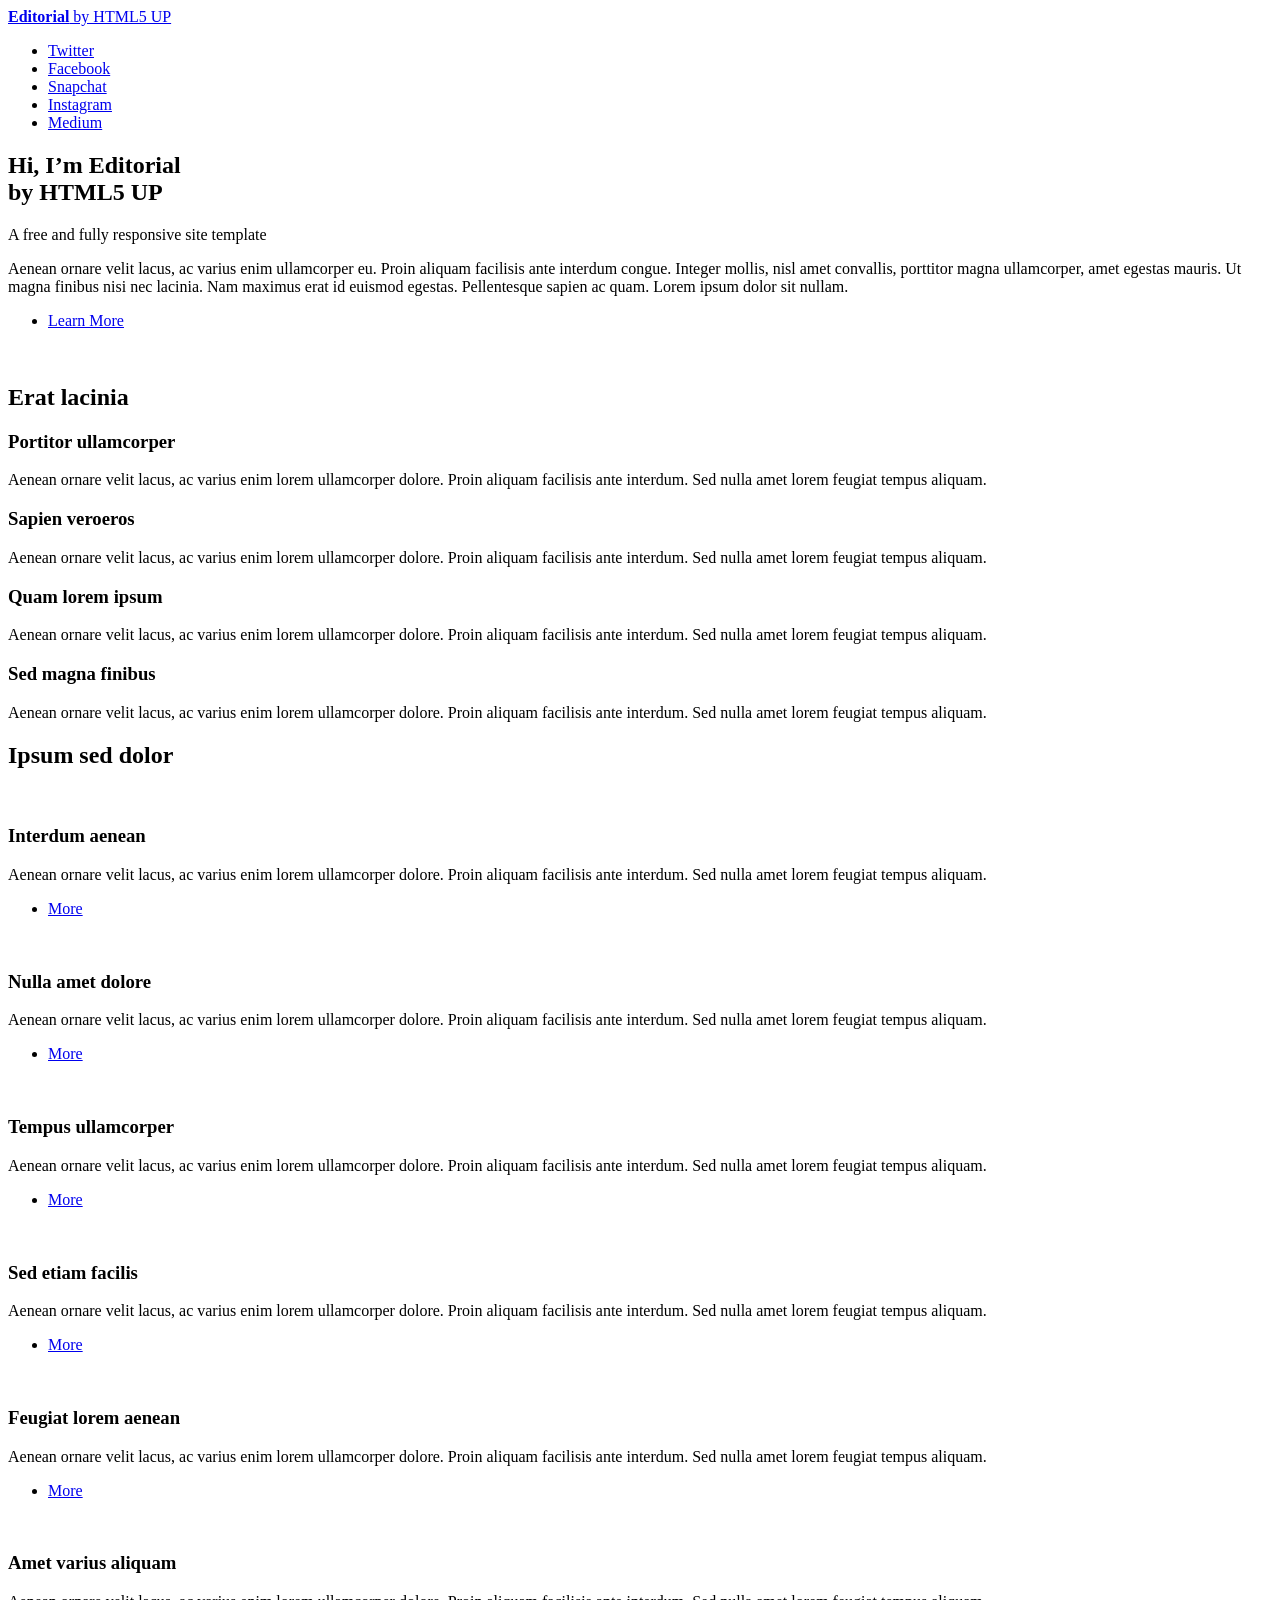
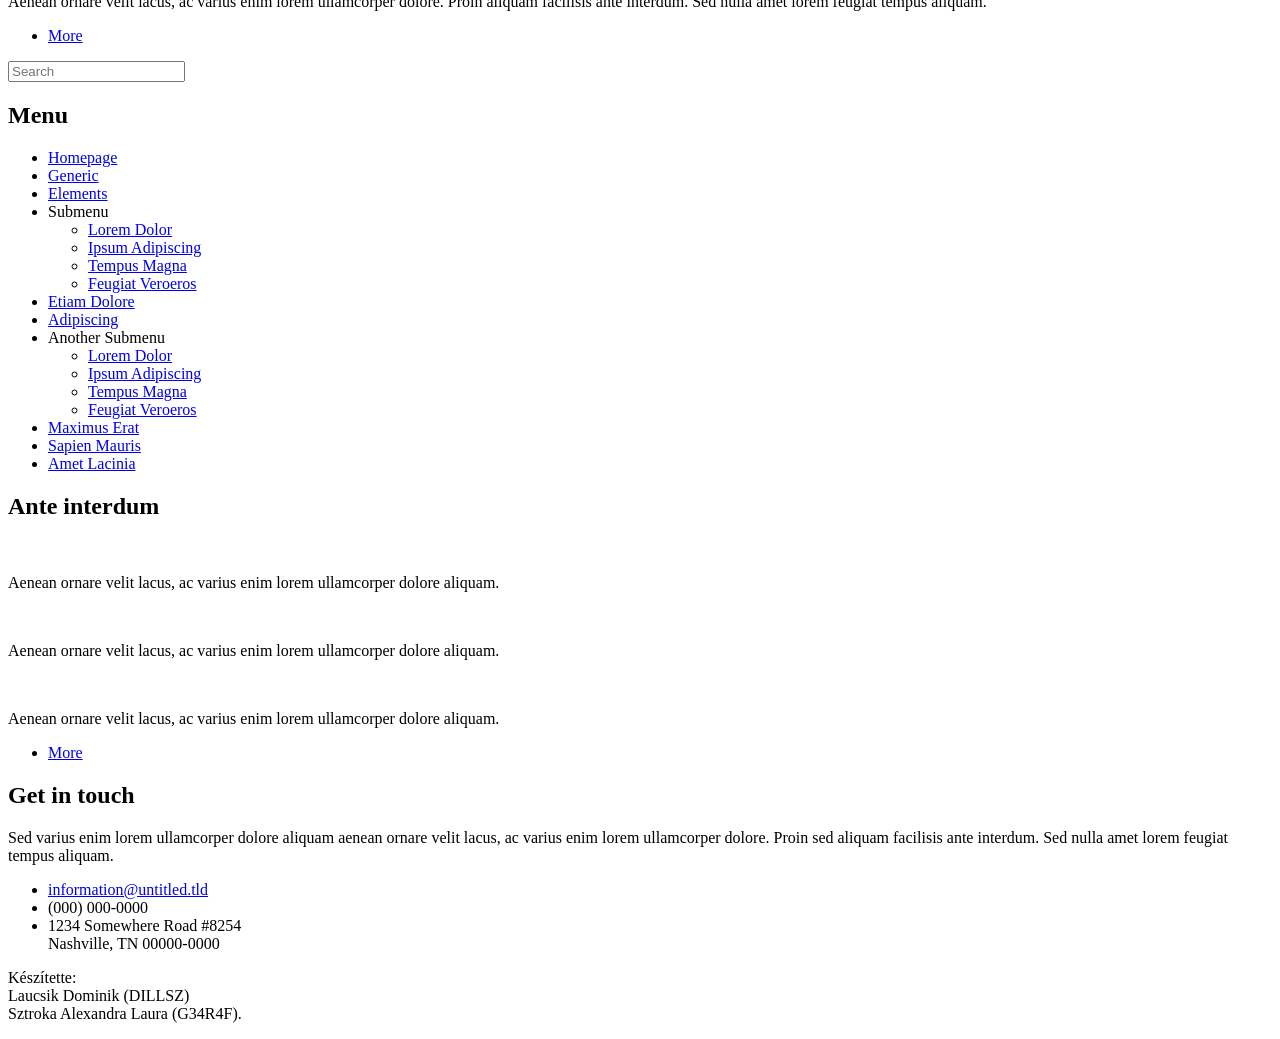
==== beadando/src/main/resources/templates/index.html @ 97c28e78 "Reszponzív alap" ====
<!DOCTYPE HTML>
<!--
	Editorial by HTML5 UP
	html5up.net | @ajlkn
	Free for personal and commercial use under the CCA 3.0 license (html5up.net/license)
-->
<html lang="">
<head>
    <title>Editorial by HTML5 UP</title>
    <meta charset="utf-8" />
    <meta name="viewport" content="width=device-width, initial-scale=1, user-scalable=no" />
    <link rel="stylesheet" href="/style/main.css" />
</head>
<body class="is-preload">

<!-- Wrapper -->
<div id="wrapper">

    <!-- Main -->
    <div id="main">
        <div class="inner">

            <!-- Header -->
            <header id="header">
                <a href="index.html" class="logo"><strong>Editorial</strong> by HTML5 UP</a>
                <ul class="icons">
                    <li><a href="#" class="icon brands fa-twitter"><span class="label">Twitter</span></a></li>
                    <li><a href="#" class="icon brands fa-facebook-f"><span class="label">Facebook</span></a></li>
                    <li><a href="#" class="icon brands fa-snapchat-ghost"><span class="label">Snapchat</span></a></li>
                    <li><a href="#" class="icon brands fa-instagram"><span class="label">Instagram</span></a></li>
                    <li><a href="#" class="icon brands fa-medium-m"><span class="label">Medium</span></a></li>
                </ul>
            </header>

            <!-- Banner -->
            <section id="banner">
                <div class="content">
                    <header>
                        <h1>Hi, I’m Editorial<br />
                            by HTML5 UP</h1>
                        <p>A free and fully responsive site template</p>
                    </header>
                    <p>Aenean ornare velit lacus, ac varius enim ullamcorper eu. Proin aliquam facilisis ante interdum congue. Integer mollis, nisl amet convallis, porttitor magna ullamcorper, amet egestas mauris. Ut magna finibus nisi nec lacinia. Nam maximus erat id euismod egestas. Pellentesque sapien ac quam. Lorem ipsum dolor sit nullam.</p>
                    <ul class="actions">
                        <li><a href="#" class="button big">Learn More</a></li>
                    </ul>
                </div>
                <span class="image object">
										<img src="images/pic10.jpg" alt="" />
									</span>
            </section>

            <!-- Section -->
            <section>
                <header class="major">
                    <h2>Erat lacinia</h2>
                </header>
                <div class="features">
                    <article>
                        <span class="icon fa-gem"></span>
                        <div class="content">
                            <h3>Portitor ullamcorper</h3>
                            <p>Aenean ornare velit lacus, ac varius enim lorem ullamcorper dolore. Proin aliquam facilisis ante interdum. Sed nulla amet lorem feugiat tempus aliquam.</p>
                        </div>
                    </article>
                    <article>
                        <span class="icon solid fa-paper-plane"></span>
                        <div class="content">
                            <h3>Sapien veroeros</h3>
                            <p>Aenean ornare velit lacus, ac varius enim lorem ullamcorper dolore. Proin aliquam facilisis ante interdum. Sed nulla amet lorem feugiat tempus aliquam.</p>
                        </div>
                    </article>
                    <article>
                        <span class="icon solid fa-rocket"></span>
                        <div class="content">
                            <h3>Quam lorem ipsum</h3>
                            <p>Aenean ornare velit lacus, ac varius enim lorem ullamcorper dolore. Proin aliquam facilisis ante interdum. Sed nulla amet lorem feugiat tempus aliquam.</p>
                        </div>
                    </article>
                    <article>
                        <span class="icon solid fa-signal"></span>
                        <div class="content">
                            <h3>Sed magna finibus</h3>
                            <p>Aenean ornare velit lacus, ac varius enim lorem ullamcorper dolore. Proin aliquam facilisis ante interdum. Sed nulla amet lorem feugiat tempus aliquam.</p>
                        </div>
                    </article>
                </div>
            </section>

            <!-- Section -->
            <section>
                <header class="major">
                    <h2>Ipsum sed dolor</h2>
                </header>
                <div class="posts">
                    <article>
                        <a href="#" class="image"><img src="images/pic01.jpg" alt="" /></a>
                        <h3>Interdum aenean</h3>
                        <p>Aenean ornare velit lacus, ac varius enim lorem ullamcorper dolore. Proin aliquam facilisis ante interdum. Sed nulla amet lorem feugiat tempus aliquam.</p>
                        <ul class="actions">
                            <li><a href="#" class="button">More</a></li>
                        </ul>
                    </article>
                    <article>
                        <a href="#" class="image"><img src="images/pic02.jpg" alt="" /></a>
                        <h3>Nulla amet dolore</h3>
                        <p>Aenean ornare velit lacus, ac varius enim lorem ullamcorper dolore. Proin aliquam facilisis ante interdum. Sed nulla amet lorem feugiat tempus aliquam.</p>
                        <ul class="actions">
                            <li><a href="#" class="button">More</a></li>
                        </ul>
                    </article>
                    <article>
                        <a href="#" class="image"><img src="images/pic03.jpg" alt="" /></a>
                        <h3>Tempus ullamcorper</h3>
                        <p>Aenean ornare velit lacus, ac varius enim lorem ullamcorper dolore. Proin aliquam facilisis ante interdum. Sed nulla amet lorem feugiat tempus aliquam.</p>
                        <ul class="actions">
                            <li><a href="#" class="button">More</a></li>
                        </ul>
                    </article>
                    <article>
                        <a href="#" class="image"><img src="images/pic04.jpg" alt="" /></a>
                        <h3>Sed etiam facilis</h3>
                        <p>Aenean ornare velit lacus, ac varius enim lorem ullamcorper dolore. Proin aliquam facilisis ante interdum. Sed nulla amet lorem feugiat tempus aliquam.</p>
                        <ul class="actions">
                            <li><a href="#" class="button">More</a></li>
                        </ul>
                    </article>
                    <article>
                        <a href="#" class="image"><img src="images/pic05.jpg" alt="" /></a>
                        <h3>Feugiat lorem aenean</h3>
                        <p>Aenean ornare velit lacus, ac varius enim lorem ullamcorper dolore. Proin aliquam facilisis ante interdum. Sed nulla amet lorem feugiat tempus aliquam.</p>
                        <ul class="actions">
                            <li><a href="#" class="button">More</a></li>
                        </ul>
                    </article>
                    <article>
                        <a href="#" class="image"><img src="images/pic06.jpg" alt="" /></a>
                        <h3>Amet varius aliquam</h3>
                        <p>Aenean ornare velit lacus, ac varius enim lorem ullamcorper dolore. Proin aliquam facilisis ante interdum. Sed nulla amet lorem feugiat tempus aliquam.</p>
                        <ul class="actions">
                            <li><a href="#" class="button">More</a></li>
                        </ul>
                    </article>
                </div>
            </section>

        </div>
    </div>

    <!-- Sidebar -->
    <div id="sidebar">
        <div class="inner">

            <!-- Search -->
            <section id="search" class="alt">
                <form method="post" action="#">
                    <input type="text" name="query" id="query" placeholder="Search" />
                </form>
            </section>

            <!-- Menu -->
            <nav id="menu">
                <header class="major">
                    <h2>Menu</h2>
                </header>
                <ul>
                    <li><a href="index.html">Homepage</a></li>
                    <li><a href="generic.html">Generic</a></li>
                    <li><a href="elements.html">Elements</a></li>
                    <li>
                        <span class="opener">Submenu</span>
                        <ul>
                            <li><a href="#">Lorem Dolor</a></li>
                            <li><a href="#">Ipsum Adipiscing</a></li>
                            <li><a href="#">Tempus Magna</a></li>
                            <li><a href="#">Feugiat Veroeros</a></li>
                        </ul>
                    </li>
                    <li><a href="#">Etiam Dolore</a></li>
                    <li><a href="#">Adipiscing</a></li>
                    <li>
                        <span class="opener">Another Submenu</span>
                        <ul>
                            <li><a href="#">Lorem Dolor</a></li>
                            <li><a href="#">Ipsum Adipiscing</a></li>
                            <li><a href="#">Tempus Magna</a></li>
                            <li><a href="#">Feugiat Veroeros</a></li>
                        </ul>
                    </li>
                    <li><a href="#">Maximus Erat</a></li>
                    <li><a href="#">Sapien Mauris</a></li>
                    <li><a href="#">Amet Lacinia</a></li>
                </ul>
            </nav>

            <!-- Section -->
            <section>
                <header class="major">
                    <h2>Ante interdum</h2>
                </header>
                <div class="mini-posts">
                    <article>
                        <a href="#" class="image"><img src="images/pic07.jpg" alt="" /></a>
                        <p>Aenean ornare velit lacus, ac varius enim lorem ullamcorper dolore aliquam.</p>
                    </article>
                    <article>
                        <a href="#" class="image"><img src="images/pic08.jpg" alt="" /></a>
                        <p>Aenean ornare velit lacus, ac varius enim lorem ullamcorper dolore aliquam.</p>
                    </article>
                    <article>
                        <a href="#" class="image"><img src="images/pic09.jpg" alt="" /></a>
                        <p>Aenean ornare velit lacus, ac varius enim lorem ullamcorper dolore aliquam.</p>
                    </article>
                </div>
                <ul class="actions">
                    <li><a href="#" class="button">More</a></li>
                </ul>
            </section>

            <!-- Section -->
            <section>
                <header class="major">
                    <h2>Get in touch</h2>
                </header>
                <p>Sed varius enim lorem ullamcorper dolore aliquam aenean ornare velit lacus, ac varius enim lorem ullamcorper dolore. Proin sed aliquam facilisis ante interdum. Sed nulla amet lorem feugiat tempus aliquam.</p>
                <ul class="contact">
                    <li class="icon solid fa-envelope"><a href="#">information@untitled.tld</a></li>
                    <li class="icon solid fa-phone">(000) 000-0000</li>
                    <li class="icon solid fa-home">1234 Somewhere Road #8254<br />
                        Nashville, TN 00000-0000</li>
                </ul>
            </section>

            <!-- Footer -->
            <footer id="footer">
                <p class="copyright"><a>Készítette: <br> Laucsik Dominik (DILLSZ) <br> Sztroka Alexandra Laura (G34R4F)</a>.</p>
            </footer>

        </div>
    </div>

</div>

<!-- Scripts -->
<script src="assets/js/jquery.min.js"></script>
<script src="assets/js/browser.min.js"></script>
<script src="assets/js/breakpoints.min.js"></script>
<script src="assets/js/util.js"></script>
<script src="assets/js/main.js"></script>

</body>
</html>
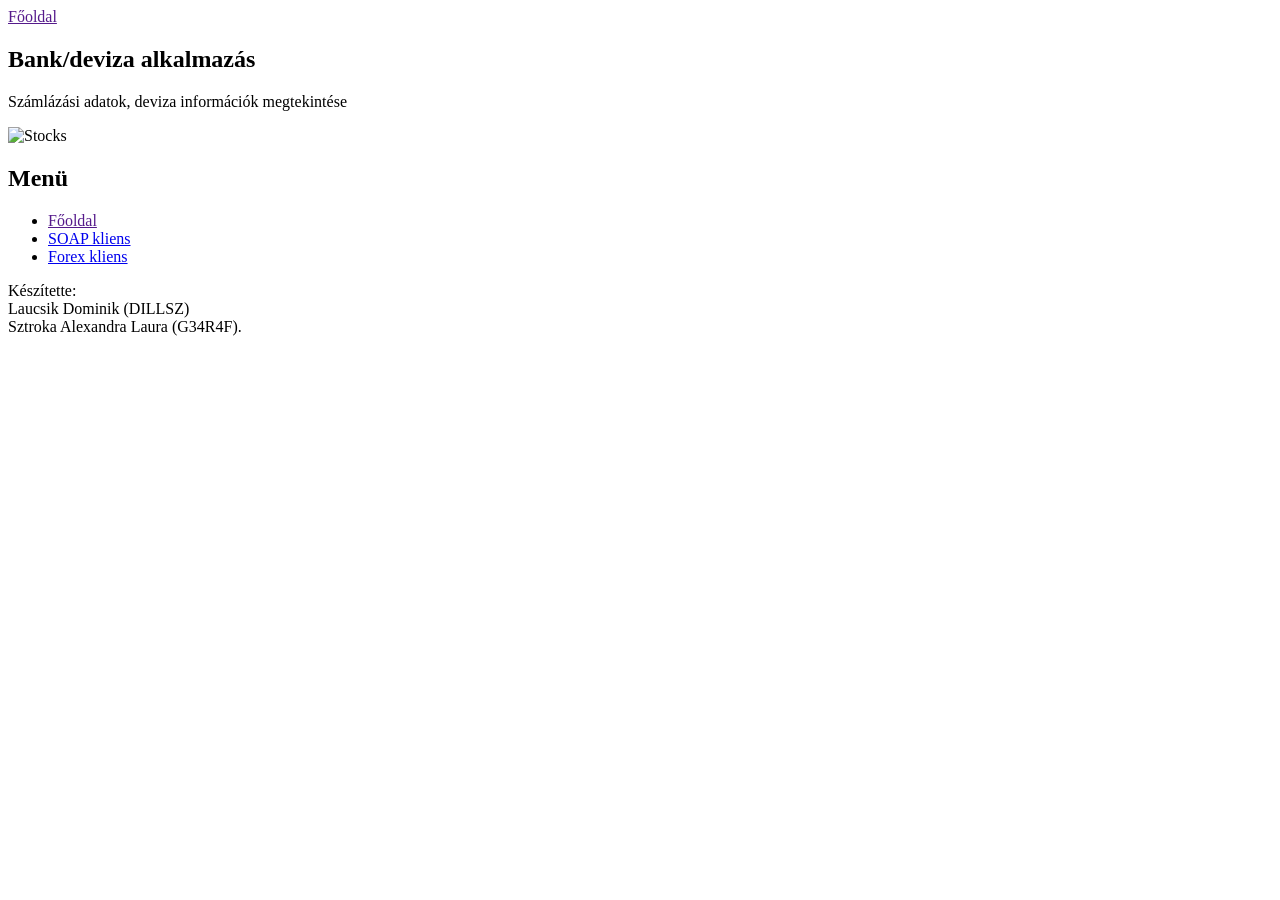
==== commit 7d38812d: "Főoldal" ====
--- a/beadando/src/main/resources/templates/index.html
+++ b/beadando/src/main/resources/templates/index.html
@@ -6,7 +6,7 @@
 -->
 <html lang="">
 <head>
-    <title>Editorial by HTML5 UP</title>
+    <title>Java Előadás Beadandó</title>
     <meta charset="utf-8" />
     <meta name="viewport" content="width=device-width, initial-scale=1, user-scalable=no" />
     <link rel="stylesheet" href="/style/main.css" />
@@ -22,127 +22,126 @@
 
             <!-- Header -->
             <header id="header">
-                <a href="index.html" class="logo"><strong>Editorial</strong> by HTML5 UP</a>
-                <ul class="icons">
-                    <li><a href="#" class="icon brands fa-twitter"><span class="label">Twitter</span></a></li>
-                    <li><a href="#" class="icon brands fa-facebook-f"><span class="label">Facebook</span></a></li>
-                    <li><a href="#" class="icon brands fa-snapchat-ghost"><span class="label">Snapchat</span></a></li>
-                    <li><a href="#" class="icon brands fa-instagram"><span class="label">Instagram</span></a></li>
-                    <li><a href="#" class="icon brands fa-medium-m"><span class="label">Medium</span></a></li>
-                </ul>
+                <a href="" class="logo">Főoldal</a>
+<!--                <ul class="icons">-->
+<!--                    <li><a href="#" class="icon brands fa-twitter"><span class="label">Twitter</span></a></li>-->
+<!--                    <li><a href="#" class="icon brands fa-facebook-f"><span class="label">Facebook</span></a></li>-->
+<!--                    <li><a href="#" class="icon brands fa-snapchat-ghost"><span class="label">Snapchat</span></a></li>-->
+<!--                    <li><a href="#" class="icon brands fa-instagram"><span class="label">Instagram</span></a></li>-->
+<!--                    <li><a href="#" class="icon brands fa-medium-m"><span class="label">Medium</span></a></li>-->
+<!--                </ul>-->
             </header>
 
             <!-- Banner -->
             <section id="banner">
                 <div class="content">
                     <header>
-                        <h1>Hi, I’m Editorial<br />
-                            by HTML5 UP</h1>
-                        <p>A free and fully responsive site template</p>
+                        <h1>Bank/deviza alkalmazás</h1>
+<!--                        <p>A free and fully responsive site template</p>-->
                     </header>
-                    <p>Aenean ornare velit lacus, ac varius enim ullamcorper eu. Proin aliquam facilisis ante interdum congue. Integer mollis, nisl amet convallis, porttitor magna ullamcorper, amet egestas mauris. Ut magna finibus nisi nec lacinia. Nam maximus erat id euismod egestas. Pellentesque sapien ac quam. Lorem ipsum dolor sit nullam.</p>
-                    <ul class="actions">
-                        <li><a href="#" class="button big">Learn More</a></li>
-                    </ul>
+                    <p>Számlázási adatok, deviza információk megtekintése</p>
+<!--                    <ul class="actions">-->
+<!--                        <li><a href="#" class="button big">Learn More</a></li>-->
+<!--                    </ul>-->
                 </div>
                 <span class="image object">
-										<img src="images/pic10.jpg" alt="" />
+										<img src="/images/image1.jpg" alt="Stocks" />
 									</span>
             </section>
 
             <!-- Section -->
-            <section>
-                <header class="major">
-                    <h2>Erat lacinia</h2>
-                </header>
-                <div class="features">
-                    <article>
-                        <span class="icon fa-gem"></span>
-                        <div class="content">
-                            <h3>Portitor ullamcorper</h3>
-                            <p>Aenean ornare velit lacus, ac varius enim lorem ullamcorper dolore. Proin aliquam facilisis ante interdum. Sed nulla amet lorem feugiat tempus aliquam.</p>
-                        </div>
-                    </article>
-                    <article>
-                        <span class="icon solid fa-paper-plane"></span>
-                        <div class="content">
-                            <h3>Sapien veroeros</h3>
-                            <p>Aenean ornare velit lacus, ac varius enim lorem ullamcorper dolore. Proin aliquam facilisis ante interdum. Sed nulla amet lorem feugiat tempus aliquam.</p>
-                        </div>
-                    </article>
-                    <article>
-                        <span class="icon solid fa-rocket"></span>
-                        <div class="content">
-                            <h3>Quam lorem ipsum</h3>
-                            <p>Aenean ornare velit lacus, ac varius enim lorem ullamcorper dolore. Proin aliquam facilisis ante interdum. Sed nulla amet lorem feugiat tempus aliquam.</p>
-                        </div>
-                    </article>
-                    <article>
-                        <span class="icon solid fa-signal"></span>
-                        <div class="content">
-                            <h3>Sed magna finibus</h3>
-                            <p>Aenean ornare velit lacus, ac varius enim lorem ullamcorper dolore. Proin aliquam facilisis ante interdum. Sed nulla amet lorem feugiat tempus aliquam.</p>
-                        </div>
-                    </article>
-                </div>
-            </section>
-
-            <!-- Section -->
-            <section>
-                <header class="major">
-                    <h2>Ipsum sed dolor</h2>
-                </header>
-                <div class="posts">
-                    <article>
-                        <a href="#" class="image"><img src="images/pic01.jpg" alt="" /></a>
-                        <h3>Interdum aenean</h3>
-                        <p>Aenean ornare velit lacus, ac varius enim lorem ullamcorper dolore. Proin aliquam facilisis ante interdum. Sed nulla amet lorem feugiat tempus aliquam.</p>
-                        <ul class="actions">
-                            <li><a href="#" class="button">More</a></li>
-                        </ul>
-                    </article>
-                    <article>
-                        <a href="#" class="image"><img src="images/pic02.jpg" alt="" /></a>
-                        <h3>Nulla amet dolore</h3>
-                        <p>Aenean ornare velit lacus, ac varius enim lorem ullamcorper dolore. Proin aliquam facilisis ante interdum. Sed nulla amet lorem feugiat tempus aliquam.</p>
-                        <ul class="actions">
-                            <li><a href="#" class="button">More</a></li>
-                        </ul>
-                    </article>
-                    <article>
-                        <a href="#" class="image"><img src="images/pic03.jpg" alt="" /></a>
-                        <h3>Tempus ullamcorper</h3>
-                        <p>Aenean ornare velit lacus, ac varius enim lorem ullamcorper dolore. Proin aliquam facilisis ante interdum. Sed nulla amet lorem feugiat tempus aliquam.</p>
-                        <ul class="actions">
-                            <li><a href="#" class="button">More</a></li>
-                        </ul>
-                    </article>
-                    <article>
-                        <a href="#" class="image"><img src="images/pic04.jpg" alt="" /></a>
-                        <h3>Sed etiam facilis</h3>
-                        <p>Aenean ornare velit lacus, ac varius enim lorem ullamcorper dolore. Proin aliquam facilisis ante interdum. Sed nulla amet lorem feugiat tempus aliquam.</p>
-                        <ul class="actions">
-                            <li><a href="#" class="button">More</a></li>
-                        </ul>
-                    </article>
-                    <article>
-                        <a href="#" class="image"><img src="images/pic05.jpg" alt="" /></a>
-                        <h3>Feugiat lorem aenean</h3>
-                        <p>Aenean ornare velit lacus, ac varius enim lorem ullamcorper dolore. Proin aliquam facilisis ante interdum. Sed nulla amet lorem feugiat tempus aliquam.</p>
-                        <ul class="actions">
-                            <li><a href="#" class="button">More</a></li>
-                        </ul>
-                    </article>
-                    <article>
-                        <a href="#" class="image"><img src="images/pic06.jpg" alt="" /></a>
-                        <h3>Amet varius aliquam</h3>
-                        <p>Aenean ornare velit lacus, ac varius enim lorem ullamcorper dolore. Proin aliquam facilisis ante interdum. Sed nulla amet lorem feugiat tempus aliquam.</p>
-                        <ul class="actions">
-                            <li><a href="#" class="button">More</a></li>
-                        </ul>
-                    </article>
-                </div>
-            </section>
+<!--            <section>-->
+<!--                <header class="major">-->
+<!--                    <h2>Erat lacinia</h2>-->
+<!--                </header>-->
+<!--                <div class="features">-->
+<!--                    <article>-->
+<!--                        <span class="icon fa-gem"></span>-->
+<!--                        <div class="content">-->
+<!--                            <h3>Portitor ullamcorper</h3>-->
+<!--                            <p>Aenean ornare velit lacus, ac varius enim lorem ullamcorper dolore. Proin aliquam facilisis ante interdum. Sed nulla amet lorem feugiat tempus aliquam.</p>-->
+<!--                        </div>-->
+<!--                    </article>-->
+<!--                    <article>-->
+<!--                        <span class="icon solid fa-paper-plane"></span>-->
+<!--                        <div class="content">-->
+<!--                            <h3>Sapien veroeros</h3>-->
+<!--                            <p>Aenean ornare velit lacus, ac varius enim lorem ullamcorper dolore. Proin aliquam facilisis ante interdum. Sed nulla amet lorem feugiat tempus aliquam.</p>-->
+<!--                        </div>-->
+<!--                    </article>-->
+<!--                    <article>-->
+<!--                        <span class="icon solid fa-rocket"></span>-->
+<!--                        <div class="content">-->
+<!--                            <h3>Quam lorem ipsum</h3>-->
+<!--                            <p>Aenean ornare velit lacus, ac varius enim lorem ullamcorper dolore. Proin aliquam facilisis ante interdum. Sed nulla amet lorem feugiat tempus aliquam.</p>-->
+<!--                        </div>-->
+<!--                    </article>-->
+<!--                    <article>-->
+<!--                        <span class="icon solid fa-signal"></span>-->
+<!--                        <div class="content">-->
+<!--                            <h3>Sed magna finibus</h3>-->
+<!--                            <p>Aenean ornare velit lacus, ac varius enim lorem ullamcorper dolore. Proin aliquam facilisis ante interdum. Sed nulla amet lorem feugiat tempus aliquam.</p>-->
+<!--                        </div>-->
+<!--                    </article>-->
+<!--                </div>-->
+<!--            </section>-->
+
+            <!-- Section -->
+<!--            <section>-->
+<!--                <header class="major">-->
+<!--                    <h2>Ipsum sed dolor</h2>-->
+<!--                </header>-->
+<!--                <div class="posts">-->
+<!--                    <article>-->
+<!--                        <a href="#" class="image"><img src="images/pic01.jpg" alt="" /></a>-->
+<!--                        <h3>Interdum aenean</h3>-->
+<!--                        <p>Aenean ornare velit lacus, ac varius enim lorem ullamcorper dolore. Proin aliquam facilisis ante interdum. Sed nulla amet lorem feugiat tempus aliquam.</p>-->
+<!--                        <ul class="actions">-->
+<!--                            <li><a href="#" class="button">More</a></li>-->
+<!--                        </ul>-->
+<!--                    </article>-->
+<!--                    <article>-->
+<!--                        <a href="#" class="image"><img src="images/pic02.jpg" alt="" /></a>-->
+<!--                        <h3>Nulla amet dolore</h3>-->
+<!--                        <p>Aenean ornare velit lacus, ac varius enim lorem ullamcorper dolore. Proin aliquam facilisis ante interdum. Sed nulla amet lorem feugiat tempus aliquam.</p>-->
+<!--                        <ul class="actions">-->
+<!--                            <li><a href="#" class="button">More</a></li>-->
+<!--                        </ul>-->
+<!--                    </article>-->
+<!--                    <article>-->
+<!--                        <a href="#" class="image"><img src="images/pic03.jpg" alt="" /></a>-->
+<!--                        <h3>Tempus ullamcorper</h3>-->
+<!--                        <p>Aenean ornare velit lacus, ac varius enim lorem ullamcorper dolore. Proin aliquam facilisis ante interdum. Sed nulla amet lorem feugiat tempus aliquam.</p>-->
+<!--                        <ul class="actions">-->
+<!--                            <li><a href="#" class="button">More</a></li>-->
+<!--                        </ul>-->
+<!--                    </article>-->
+<!--                    <article>-->
+<!--                        <a href="#" class="image"><img src="images/pic04.jpg" alt="" /></a>-->
+<!--                        <h3>Sed etiam facilis</h3>-->
+<!--                        <p>Aenean ornare velit lacus, ac varius enim lorem ullamcorper dolore. Proin aliquam facilisis ante interdum. Sed nulla amet lorem feugiat tempus aliquam.</p>-->
+<!--                        <ul class="actions">-->
+<!--                            <li><a href="#" class="button">More</a></li>-->
+<!--                        </ul>-->
+<!--                    </article>-->
+<!--                    <article>-->
+<!--                        <a href="#" class="image"><img src="images/pic05.jpg" alt="" /></a>-->
+<!--                        <h3>Feugiat lorem aenean</h3>-->
+<!--                        <p>Aenean ornare velit lacus, ac varius enim lorem ullamcorper dolore. Proin aliquam facilisis ante interdum. Sed nulla amet lorem feugiat tempus aliquam.</p>-->
+<!--                        <ul class="actions">-->
+<!--                            <li><a href="#" class="button">More</a></li>-->
+<!--                        </ul>-->
+<!--                    </article>-->
+<!--                    <article>-->
+<!--                        <a href="#" class="image"><img src="images/pic06.jpg" alt="" /></a>-->
+<!--                        <h3>Amet varius aliquam</h3>-->
+<!--                        <p>Aenean ornare velit lacus, ac varius enim lorem ullamcorper dolore. Proin aliquam facilisis ante interdum. Sed nulla amet lorem feugiat tempus aliquam.</p>-->
+<!--                        <ul class="actions">-->
+<!--                            <li><a href="#" class="button">More</a></li>-->
+<!--                        </ul>-->
+<!--                    </article>-->
+<!--                </div>-->
+<!--            </section>-->
 
         </div>
     </div>
@@ -152,84 +151,84 @@
         <div class="inner">
 
             <!-- Search -->
-            <section id="search" class="alt">
-                <form method="post" action="#">
-                    <input type="text" name="query" id="query" placeholder="Search" />
-                </form>
-            </section>
+<!--            <section id="search" class="alt">-->
+<!--                <form method="post" action="#">-->
+<!--                    <input type="text" name="query" id="query" placeholder="Search" />-->
+<!--                </form>-->
+<!--            </section>-->
 
             <!-- Menu -->
             <nav id="menu">
                 <header class="major">
-                    <h2>Menu</h2>
+                    <h2>Menü</h2>
                 </header>
                 <ul>
-                    <li><a href="index.html">Homepage</a></li>
-                    <li><a href="generic.html">Generic</a></li>
-                    <li><a href="elements.html">Elements</a></li>
-                    <li>
-                        <span class="opener">Submenu</span>
-                        <ul>
-                            <li><a href="#">Lorem Dolor</a></li>
-                            <li><a href="#">Ipsum Adipiscing</a></li>
-                            <li><a href="#">Tempus Magna</a></li>
-                            <li><a href="#">Feugiat Veroeros</a></li>
-                        </ul>
-                    </li>
-                    <li><a href="#">Etiam Dolore</a></li>
-                    <li><a href="#">Adipiscing</a></li>
-                    <li>
-                        <span class="opener">Another Submenu</span>
-                        <ul>
-                            <li><a href="#">Lorem Dolor</a></li>
-                            <li><a href="#">Ipsum Adipiscing</a></li>
-                            <li><a href="#">Tempus Magna</a></li>
-                            <li><a href="#">Feugiat Veroeros</a></li>
-                        </ul>
-                    </li>
-                    <li><a href="#">Maximus Erat</a></li>
-                    <li><a href="#">Sapien Mauris</a></li>
-                    <li><a href="#">Amet Lacinia</a></li>
+                    <li><a href="">Főoldal</a></li>
+                    <li><a href="exercise">SOAP kliens</a></li>
+                    <li><a href="forex">Forex kliens</a></li>
+<!--                    <li>-->
+<!--                        <span class="opener">Submenu</span>-->
+<!--                        <ul>-->
+<!--                            <li><a href="#">Lorem Dolor</a></li>-->
+<!--                            <li><a href="#">Ipsum Adipiscing</a></li>-->
+<!--                            <li><a href="#">Tempus Magna</a></li>-->
+<!--                            <li><a href="#">Feugiat Veroeros</a></li>-->
+<!--                        </ul>-->
+<!--                    </li>-->
+<!--                    <li><a href="#">Etiam Dolore</a></li>-->
+<!--                    <li><a href="#">Adipiscing</a></li>-->
+<!--                    <li>-->
+<!--                        <span class="opener">Another Submenu</span>-->
+<!--                        <ul>-->
+<!--                            <li><a href="#">Lorem Dolor</a></li>-->
+<!--                            <li><a href="#">Ipsum Adipiscing</a></li>-->
+<!--                            <li><a href="#">Tempus Magna</a></li>-->
+<!--                            <li><a href="#">Feugiat Veroeros</a></li>-->
+<!--                        </ul>-->
+<!--                    </li>-->
+<!--                    <li><a href="#">Maximus Erat</a></li>-->
+<!--                    <li><a href="#">Sapien Mauris</a></li>-->
+<!--                    <li><a href="#">Amet Lacinia</a></li>-->
                 </ul>
             </nav>
 
             <!-- Section -->
-            <section>
-                <header class="major">
-                    <h2>Ante interdum</h2>
-                </header>
-                <div class="mini-posts">
-                    <article>
-                        <a href="#" class="image"><img src="images/pic07.jpg" alt="" /></a>
-                        <p>Aenean ornare velit lacus, ac varius enim lorem ullamcorper dolore aliquam.</p>
-                    </article>
-                    <article>
-                        <a href="#" class="image"><img src="images/pic08.jpg" alt="" /></a>
-                        <p>Aenean ornare velit lacus, ac varius enim lorem ullamcorper dolore aliquam.</p>
-                    </article>
-                    <article>
-                        <a href="#" class="image"><img src="images/pic09.jpg" alt="" /></a>
-                        <p>Aenean ornare velit lacus, ac varius enim lorem ullamcorper dolore aliquam.</p>
-                    </article>
-                </div>
-                <ul class="actions">
-                    <li><a href="#" class="button">More</a></li>
-                </ul>
-            </section>
-
-            <!-- Section -->
-            <section>
-                <header class="major">
-                    <h2>Get in touch</h2>
-                </header>
-                <p>Sed varius enim lorem ullamcorper dolore aliquam aenean ornare velit lacus, ac varius enim lorem ullamcorper dolore. Proin sed aliquam facilisis ante interdum. Sed nulla amet lorem feugiat tempus aliquam.</p>
-                <ul class="contact">
-                    <li class="icon solid fa-envelope"><a href="#">information@untitled.tld</a></li>
-                    <li class="icon solid fa-phone">(000) 000-0000</li>
-                    <li class="icon solid fa-home">1234 Somewhere Road #8254<br />
-                        Nashville, TN 00000-0000</li>
-                </ul>
-            </section>
+<!--            <section>-->
+<!--                <header class="major">-->
+<!--                    <h2>Ante interdum</h2>-->
+<!--                </header>-->
+<!--                <div class="mini-posts">-->
+<!--                    <article>-->
+<!--                        <a href="#" class="image"><img src="images/pic07.jpg" alt="" /></a>-->
+<!--                        <p>Aenean ornare velit lacus, ac varius enim lorem ullamcorper dolore aliquam.</p>-->
+<!--                    </article>-->
+<!--                    <article>-->
+<!--                        <a href="#" class="image"><img src="images/pic08.jpg" alt="" /></a>-->
+<!--                        <p>Aenean ornare velit lacus, ac varius enim lorem ullamcorper dolore aliquam.</p>-->
+<!--                    </article>-->
+<!--                    <article>-->
+<!--                        <a href="#" class="image"><img src="images/pic09.jpg" alt="" /></a>-->
+<!--                        <p>Aenean ornare velit lacus, ac varius enim lorem ullamcorper dolore aliquam.</p>-->
+<!--                    </article>-->
+<!--                </div>-->
+<!--                <ul class="actions">-->
+<!--                    <li><a href="#" class="button">More</a></li>-->
+<!--                </ul>-->
+<!--            </section>-->
+
+            <!-- Section -->
+<!--            <section>-->
+<!--                <header class="major">-->
+<!--                    <h2>Get in touch</h2>-->
+<!--                </header>-->
+<!--                <p>Sed varius enim lorem ullamcorper dolore aliquam aenean ornare velit lacus, ac varius enim lorem ullamcorper dolore. Proin sed aliquam facilisis ante interdum. Sed nulla amet lorem feugiat tempus aliquam.</p>-->
+<!--                <ul class="contact">-->
+<!--                    <li class="icon solid fa-envelope"><a href="#">information@untitled.tld</a></li>-->
+<!--                    <li class="icon solid fa-phone">(000) 000-0000</li>-->
+<!--                    <li class="icon solid fa-home">1234 Somewhere Road #8254<br />-->
+<!--                        Nashville, TN 00000-0000</li>-->
+<!--                </ul>-->
+<!--            </section>-->
 
             <!-- Footer -->
             <footer id="footer">
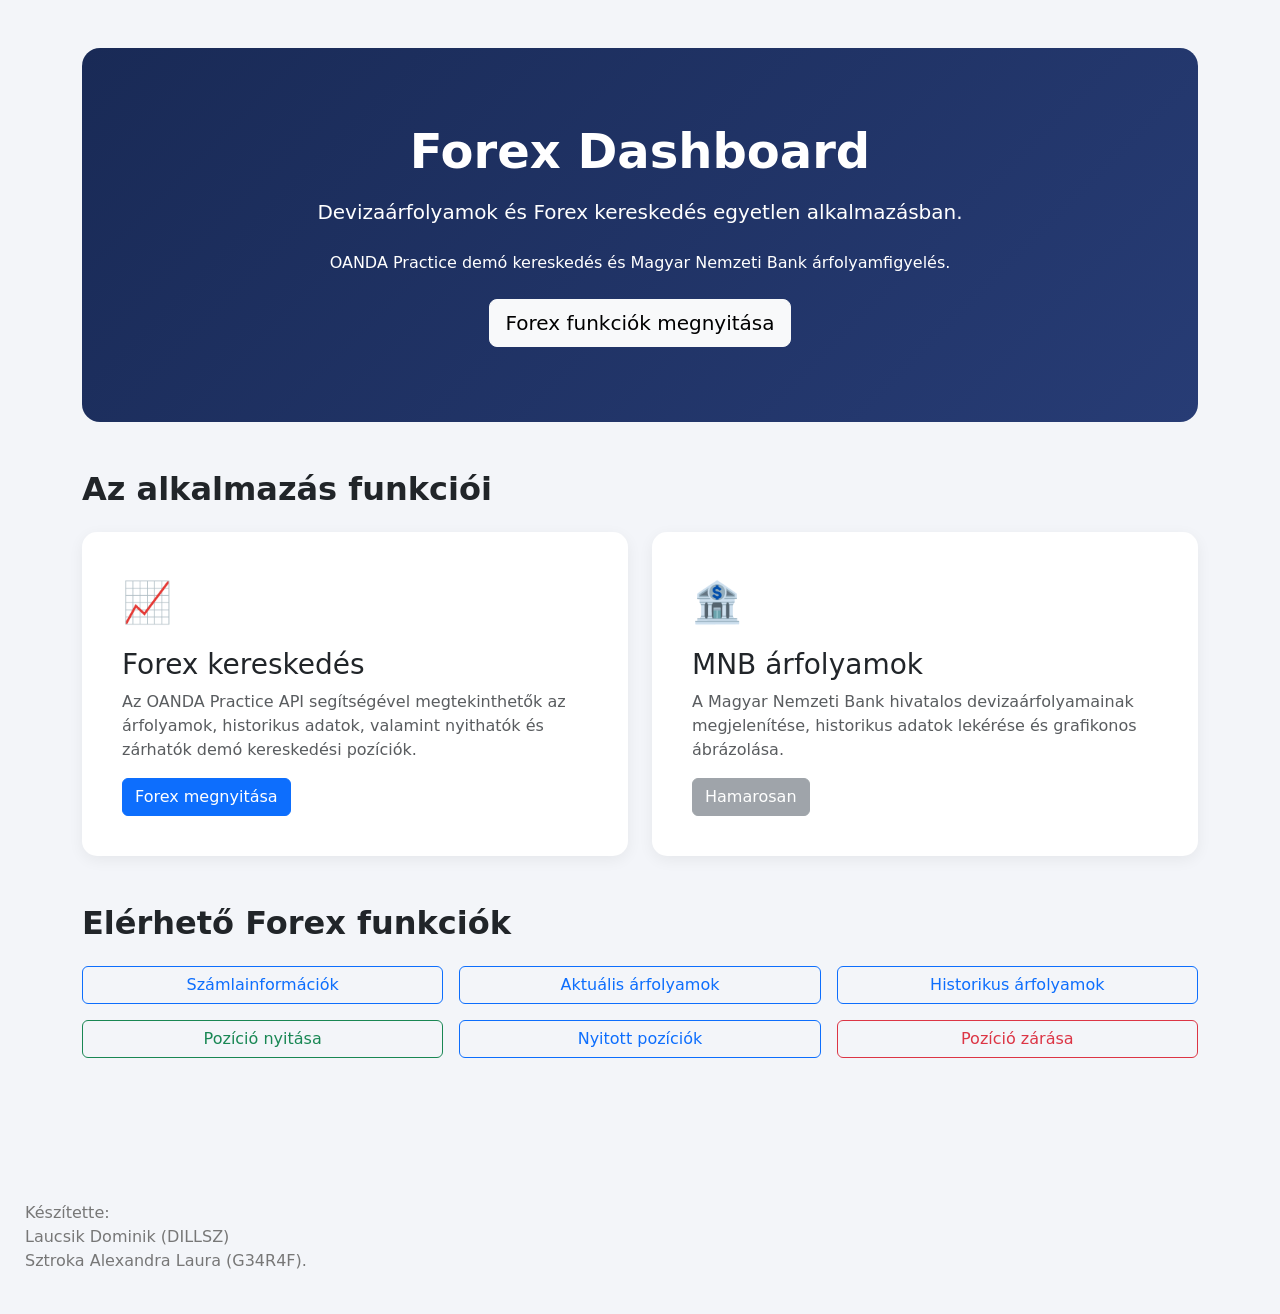
==== commit a34428b1: "Változtatások" ====
--- a/beadando/src/main/resources/templates/index.html
+++ b/beadando/src/main/resources/templates/index.html
@@ -1,251 +1,174 @@
-<!DOCTYPE HTML>
-<!--
-	Editorial by HTML5 UP
-	html5up.net | @ajlkn
-	Free for personal and commercial use under the CCA 3.0 license (html5up.net/license)
--->
-<html lang="">
+<!DOCTYPE html>
+<html lang="hu"
+      xmlns:th="http://www.thymeleaf.org">
 <head>
-    <title>Java Előadás Beadandó</title>
-    <meta charset="utf-8" />
-    <meta name="viewport" content="width=device-width, initial-scale=1, user-scalable=no" />
-    <link rel="stylesheet" href="/style/main.css" />
+    <meta charset="UTF-8">
+    <meta name="viewport"
+          content="width=device-width, initial-scale=1">
+    <title>Forex Dashboard – Főoldal</title>
+    <link href="https://cdn.jsdelivr.net/npm/bootstrap@5.3.3/dist/css/bootstrap.min.css"
+          rel="stylesheet">
+    <style>
+        body {
+            background-color: #f3f5f9;
+        }
+        .hero {
+            background: linear-gradient(
+                    135deg, #192a56, #273c75
+            );
+            color: white;
+            padding: 75px 25px;
+            border-radius: 18px;
+        }
+        .feature-card {
+            border: none;
+            border-radius: 15px;
+            box-shadow: 0 4px 15px rgba(0,0,0,0.06);
+            transition: transform 0.2s;
+            height: 100%;
+        }
+        .feature-card:hover {
+            transform: translateY(-5px);
+        }
+        .feature-icon {
+            font-size: 40px;
+        }
+        footer {
+            margin-top: 70px;
+            padding: 25px;
+            color: #777;
+        }
+    </style>
 </head>
-<body class="is-preload">
+<body>
 
-<!-- Wrapper -->
-<div id="wrapper">
+<!-- Közös navigáció -->
+<div th:replace="~{fragments/navbar :: navbar}"></div>
+<main class="container py-5">
 
-    <!-- Main -->
-    <div id="main">
-        <div class="inner">
+    <!-- Főoldali bemutatkozás -->
+    <section class="hero text-center mb-5">
+        <h1 class="display-5 fw-bold mb-3">
+            Forex Dashboard
+        </h1>
+        <p class="lead mb-4">
+            Devizaárfolyamok és Forex kereskedés
+            egyetlen alkalmazásban.
+        </p>
+        <p class="mb-4">
+            OANDA Practice demó kereskedés
+            és Magyar Nemzeti Bank árfolyamfigyelés.
+        </p>
+        <a href="/forex/account"
+           class="btn btn-light btn-lg">
+            Forex funkciók megnyitása
+        </a>
+    </section>
 
-            <!-- Header -->
-            <header id="header">
-                <a href="" class="logo">Főoldal</a>
-<!--                <ul class="icons">-->
-<!--                    <li><a href="#" class="icon brands fa-twitter"><span class="label">Twitter</span></a></li>-->
-<!--                    <li><a href="#" class="icon brands fa-facebook-f"><span class="label">Facebook</span></a></li>-->
-<!--                    <li><a href="#" class="icon brands fa-snapchat-ghost"><span class="label">Snapchat</span></a></li>-->
-<!--                    <li><a href="#" class="icon brands fa-instagram"><span class="label">Instagram</span></a></li>-->
-<!--                    <li><a href="#" class="icon brands fa-medium-m"><span class="label">Medium</span></a></li>-->
-<!--                </ul>-->
-            </header>
+    <!-- Funkciók -->
+    <h2 class="fw-bold mb-4">
+        Az alkalmazás funkciói
+    </h2>
+    <div class="row g-4">
 
-            <!-- Banner -->
-            <section id="banner">
-                <div class="content">
-                    <header>
-                        <h1>Bank/deviza alkalmazás</h1>
-<!--                        <p>A free and fully responsive site template</p>-->
-                    </header>
-                    <p>Számlázási adatok, deviza információk megtekintése</p>
-<!--                    <ul class="actions">-->
-<!--                        <li><a href="#" class="button big">Learn More</a></li>-->
-<!--                    </ul>-->
+        <!-- Forex -->
+        <div class="col-md-6">
+            <div class="card feature-card p-4">
+                <div class="card-body">
+                    <div class="feature-icon mb-3">
+                        📈
+                    </div>
+                    <h3 class="card-title">
+                        Forex kereskedés
+                    </h3>
+                    <p class="card-text text-muted">
+                        Az OANDA Practice API segítségével
+                        megtekinthetők az árfolyamok,
+                        historikus adatok, valamint
+                        nyithatók és zárhatók
+                        demó kereskedési pozíciók.
+                    </p>
+                    <a href="/forex/account"
+                       class="btn btn-primary">
+                        Forex megnyitása
+                    </a>
                 </div>
-                <span class="image object">
-										<img src="/images/image1.jpg" alt="Stocks" />
-									</span>
-            </section>
+            </div>
+        </div>
 
-            <!-- Section -->
-<!--            <section>-->
-<!--                <header class="major">-->
-<!--                    <h2>Erat lacinia</h2>-->
-<!--                </header>-->
-<!--                <div class="features">-->
-<!--                    <article>-->
-<!--                        <span class="icon fa-gem"></span>-->
-<!--                        <div class="content">-->
-<!--                            <h3>Portitor ullamcorper</h3>-->
-<!--                            <p>Aenean ornare velit lacus, ac varius enim lorem ullamcorper dolore. Proin aliquam facilisis ante interdum. Sed nulla amet lorem feugiat tempus aliquam.</p>-->
-<!--                        </div>-->
-<!--                    </article>-->
-<!--                    <article>-->
-<!--                        <span class="icon solid fa-paper-plane"></span>-->
-<!--                        <div class="content">-->
-<!--                            <h3>Sapien veroeros</h3>-->
-<!--                            <p>Aenean ornare velit lacus, ac varius enim lorem ullamcorper dolore. Proin aliquam facilisis ante interdum. Sed nulla amet lorem feugiat tempus aliquam.</p>-->
-<!--                        </div>-->
-<!--                    </article>-->
-<!--                    <article>-->
-<!--                        <span class="icon solid fa-rocket"></span>-->
-<!--                        <div class="content">-->
-<!--                            <h3>Quam lorem ipsum</h3>-->
-<!--                            <p>Aenean ornare velit lacus, ac varius enim lorem ullamcorper dolore. Proin aliquam facilisis ante interdum. Sed nulla amet lorem feugiat tempus aliquam.</p>-->
-<!--                        </div>-->
-<!--                    </article>-->
-<!--                    <article>-->
-<!--                        <span class="icon solid fa-signal"></span>-->
-<!--                        <div class="content">-->
-<!--                            <h3>Sed magna finibus</h3>-->
-<!--                            <p>Aenean ornare velit lacus, ac varius enim lorem ullamcorper dolore. Proin aliquam facilisis ante interdum. Sed nulla amet lorem feugiat tempus aliquam.</p>-->
-<!--                        </div>-->
-<!--                    </article>-->
-<!--                </div>-->
-<!--            </section>-->
-
-            <!-- Section -->
-<!--            <section>-->
-<!--                <header class="major">-->
-<!--                    <h2>Ipsum sed dolor</h2>-->
-<!--                </header>-->
-<!--                <div class="posts">-->
-<!--                    <article>-->
-<!--                        <a href="#" class="image"><img src="images/pic01.jpg" alt="" /></a>-->
-<!--                        <h3>Interdum aenean</h3>-->
-<!--                        <p>Aenean ornare velit lacus, ac varius enim lorem ullamcorper dolore. Proin aliquam facilisis ante interdum. Sed nulla amet lorem feugiat tempus aliquam.</p>-->
-<!--                        <ul class="actions">-->
-<!--                            <li><a href="#" class="button">More</a></li>-->
-<!--                        </ul>-->
-<!--                    </article>-->
-<!--                    <article>-->
-<!--                        <a href="#" class="image"><img src="images/pic02.jpg" alt="" /></a>-->
-<!--                        <h3>Nulla amet dolore</h3>-->
-<!--                        <p>Aenean ornare velit lacus, ac varius enim lorem ullamcorper dolore. Proin aliquam facilisis ante interdum. Sed nulla amet lorem feugiat tempus aliquam.</p>-->
-<!--                        <ul class="actions">-->
-<!--                            <li><a href="#" class="button">More</a></li>-->
-<!--                        </ul>-->
-<!--                    </article>-->
-<!--                    <article>-->
-<!--                        <a href="#" class="image"><img src="images/pic03.jpg" alt="" /></a>-->
-<!--                        <h3>Tempus ullamcorper</h3>-->
-<!--                        <p>Aenean ornare velit lacus, ac varius enim lorem ullamcorper dolore. Proin aliquam facilisis ante interdum. Sed nulla amet lorem feugiat tempus aliquam.</p>-->
-<!--                        <ul class="actions">-->
-<!--                            <li><a href="#" class="button">More</a></li>-->
-<!--                        </ul>-->
-<!--                    </article>-->
-<!--                    <article>-->
-<!--                        <a href="#" class="image"><img src="images/pic04.jpg" alt="" /></a>-->
-<!--                        <h3>Sed etiam facilis</h3>-->
-<!--                        <p>Aenean ornare velit lacus, ac varius enim lorem ullamcorper dolore. Proin aliquam facilisis ante interdum. Sed nulla amet lorem feugiat tempus aliquam.</p>-->
-<!--                        <ul class="actions">-->
-<!--                            <li><a href="#" class="button">More</a></li>-->
-<!--                        </ul>-->
-<!--                    </article>-->
-<!--                    <article>-->
-<!--                        <a href="#" class="image"><img src="images/pic05.jpg" alt="" /></a>-->
-<!--                        <h3>Feugiat lorem aenean</h3>-->
-<!--                        <p>Aenean ornare velit lacus, ac varius enim lorem ullamcorper dolore. Proin aliquam facilisis ante interdum. Sed nulla amet lorem feugiat tempus aliquam.</p>-->
-<!--                        <ul class="actions">-->
-<!--                            <li><a href="#" class="button">More</a></li>-->
-<!--                        </ul>-->
-<!--                    </article>-->
-<!--                    <article>-->
-<!--                        <a href="#" class="image"><img src="images/pic06.jpg" alt="" /></a>-->
-<!--                        <h3>Amet varius aliquam</h3>-->
-<!--                        <p>Aenean ornare velit lacus, ac varius enim lorem ullamcorper dolore. Proin aliquam facilisis ante interdum. Sed nulla amet lorem feugiat tempus aliquam.</p>-->
-<!--                        <ul class="actions">-->
-<!--                            <li><a href="#" class="button">More</a></li>-->
-<!--                        </ul>-->
-<!--                    </article>-->
-<!--                </div>-->
-<!--            </section>-->
-
+        <!-- MNB -->
+        <div class="col-md-6">
+            <div class="card feature-card p-4">
+                <div class="card-body">
+                    <div class="feature-icon mb-3">
+                        🏦
+                    </div>
+                    <h3 class="card-title">
+                        MNB árfolyamok
+                    </h3>
+                    <p class="card-text text-muted">
+                        A Magyar Nemzeti Bank hivatalos
+                        devizaárfolyamainak megjelenítése,
+                        historikus adatok lekérése
+                        és grafikonos ábrázolása.
+                    </p>
+                    <button class="btn btn-secondary"
+                            disabled>
+                        Hamarosan
+                    </button>
+                </div>
+            </div>
         </div>
     </div>
 
-    <!-- Sidebar -->
-    <div id="sidebar">
-        <div class="inner">
-
-            <!-- Search -->
-<!--            <section id="search" class="alt">-->
-<!--                <form method="post" action="#">-->
-<!--                    <input type="text" name="query" id="query" placeholder="Search" />-->
-<!--                </form>-->
-<!--            </section>-->
-
-            <!-- Menu -->
-            <nav id="menu">
-                <header class="major">
-                    <h2>Menü</h2>
-                </header>
-                <ul>
-                    <li><a href="">Főoldal</a></li>
-                    <li><a href="exercise">SOAP kliens</a></li>
-                    <li><a href="forex">Forex kliens</a></li>
-<!--                    <li>-->
-<!--                        <span class="opener">Submenu</span>-->
-<!--                        <ul>-->
-<!--                            <li><a href="#">Lorem Dolor</a></li>-->
-<!--                            <li><a href="#">Ipsum Adipiscing</a></li>-->
-<!--                            <li><a href="#">Tempus Magna</a></li>-->
-<!--                            <li><a href="#">Feugiat Veroeros</a></li>-->
-<!--                        </ul>-->
-<!--                    </li>-->
-<!--                    <li><a href="#">Etiam Dolore</a></li>-->
-<!--                    <li><a href="#">Adipiscing</a></li>-->
-<!--                    <li>-->
-<!--                        <span class="opener">Another Submenu</span>-->
-<!--                        <ul>-->
-<!--                            <li><a href="#">Lorem Dolor</a></li>-->
-<!--                            <li><a href="#">Ipsum Adipiscing</a></li>-->
-<!--                            <li><a href="#">Tempus Magna</a></li>-->
-<!--                            <li><a href="#">Feugiat Veroeros</a></li>-->
-<!--                        </ul>-->
-<!--                    </li>-->
-<!--                    <li><a href="#">Maximus Erat</a></li>-->
-<!--                    <li><a href="#">Sapien Mauris</a></li>-->
-<!--                    <li><a href="#">Amet Lacinia</a></li>-->
-                </ul>
-            </nav>
-
-            <!-- Section -->
-<!--            <section>-->
-<!--                <header class="major">-->
-<!--                    <h2>Ante interdum</h2>-->
-<!--                </header>-->
-<!--                <div class="mini-posts">-->
-<!--                    <article>-->
-<!--                        <a href="#" class="image"><img src="images/pic07.jpg" alt="" /></a>-->
-<!--                        <p>Aenean ornare velit lacus, ac varius enim lorem ullamcorper dolore aliquam.</p>-->
-<!--                    </article>-->
-<!--                    <article>-->
-<!--                        <a href="#" class="image"><img src="images/pic08.jpg" alt="" /></a>-->
-<!--                        <p>Aenean ornare velit lacus, ac varius enim lorem ullamcorper dolore aliquam.</p>-->
-<!--                    </article>-->
-<!--                    <article>-->
-<!--                        <a href="#" class="image"><img src="images/pic09.jpg" alt="" /></a>-->
-<!--                        <p>Aenean ornare velit lacus, ac varius enim lorem ullamcorper dolore aliquam.</p>-->
-<!--                    </article>-->
-<!--                </div>-->
-<!--                <ul class="actions">-->
-<!--                    <li><a href="#" class="button">More</a></li>-->
-<!--                </ul>-->
-<!--            </section>-->
-
-            <!-- Section -->
-<!--            <section>-->
-<!--                <header class="major">-->
-<!--                    <h2>Get in touch</h2>-->
-<!--                </header>-->
-<!--                <p>Sed varius enim lorem ullamcorper dolore aliquam aenean ornare velit lacus, ac varius enim lorem ullamcorper dolore. Proin sed aliquam facilisis ante interdum. Sed nulla amet lorem feugiat tempus aliquam.</p>-->
-<!--                <ul class="contact">-->
-<!--                    <li class="icon solid fa-envelope"><a href="#">information@untitled.tld</a></li>-->
-<!--                    <li class="icon solid fa-phone">(000) 000-0000</li>-->
-<!--                    <li class="icon solid fa-home">1234 Somewhere Road #8254<br />-->
-<!--                        Nashville, TN 00000-0000</li>-->
-<!--                </ul>-->
-<!--            </section>-->
-
-            <!-- Footer -->
-            <footer id="footer">
-                <p class="copyright"><a>Készítette: <br> Laucsik Dominik (DILLSZ) <br> Sztroka Alexandra Laura (G34R4F)</a>.</p>
-            </footer>
-
+    <!-- Forex funkciók -->
+    <section class="mt-5">
+        <h2 class="fw-bold mb-4">
+            Elérhető Forex funkciók
+        </h2>
+        <div class="row g-3">
+            <div class="col-md-4">
+                <a href="/forex/account"
+                   class="btn btn-outline-primary w-100">
+                    Számlainformációk
+                </a>
+            </div>
+            <div class="col-md-4">
+                <a href="/forex/price"
+                   class="btn btn-outline-primary w-100">
+                    Aktuális árfolyamok
+                </a>
+            </div>
+            <div class="col-md-4">
+                <a href="/forex/history"
+                   class="btn btn-outline-primary w-100">
+                    Historikus árfolyamok
+                </a>
+            </div>
+            <div class="col-md-4">
+                <a href="/forex/open"
+                   class="btn btn-outline-success w-100">
+                    Pozíció nyitása
+                </a>
+            </div>
+            <div class="col-md-4">
+                <a href="/forex/positions"
+                   class="btn btn-outline-primary w-100">
+                    Nyitott pozíciók
+                </a>
+            </div>
+            <div class="col-md-4">
+                <a href="/forex/close"
+                   class="btn btn-outline-danger w-100">
+                    Pozíció zárása
+                </a>
+            </div>
         </div>
-    </div>
-
-</div>
-
-<!-- Scripts -->
-<script src="assets/js/jquery.min.js"></script>
-<script src="assets/js/browser.min.js"></script>
-<script src="assets/js/breakpoints.min.js"></script>
-<script src="assets/js/util.js"></script>
-<script src="assets/js/main.js"></script>
-
+    </section>
+</main>
+<footer id="footer">
+    <p class="copyright"><a>Készítette: <br> Laucsik Dominik (DILLSZ) <br> Sztroka Alexandra Laura (G34R4F)</a>.</p>
+</footer>
+<script src="https://cdn.jsdelivr.net/npm/bootstrap@5.3.3/dist/js/bootstrap.bundle.min.js"></script>
 </body>
-</html>+</html>
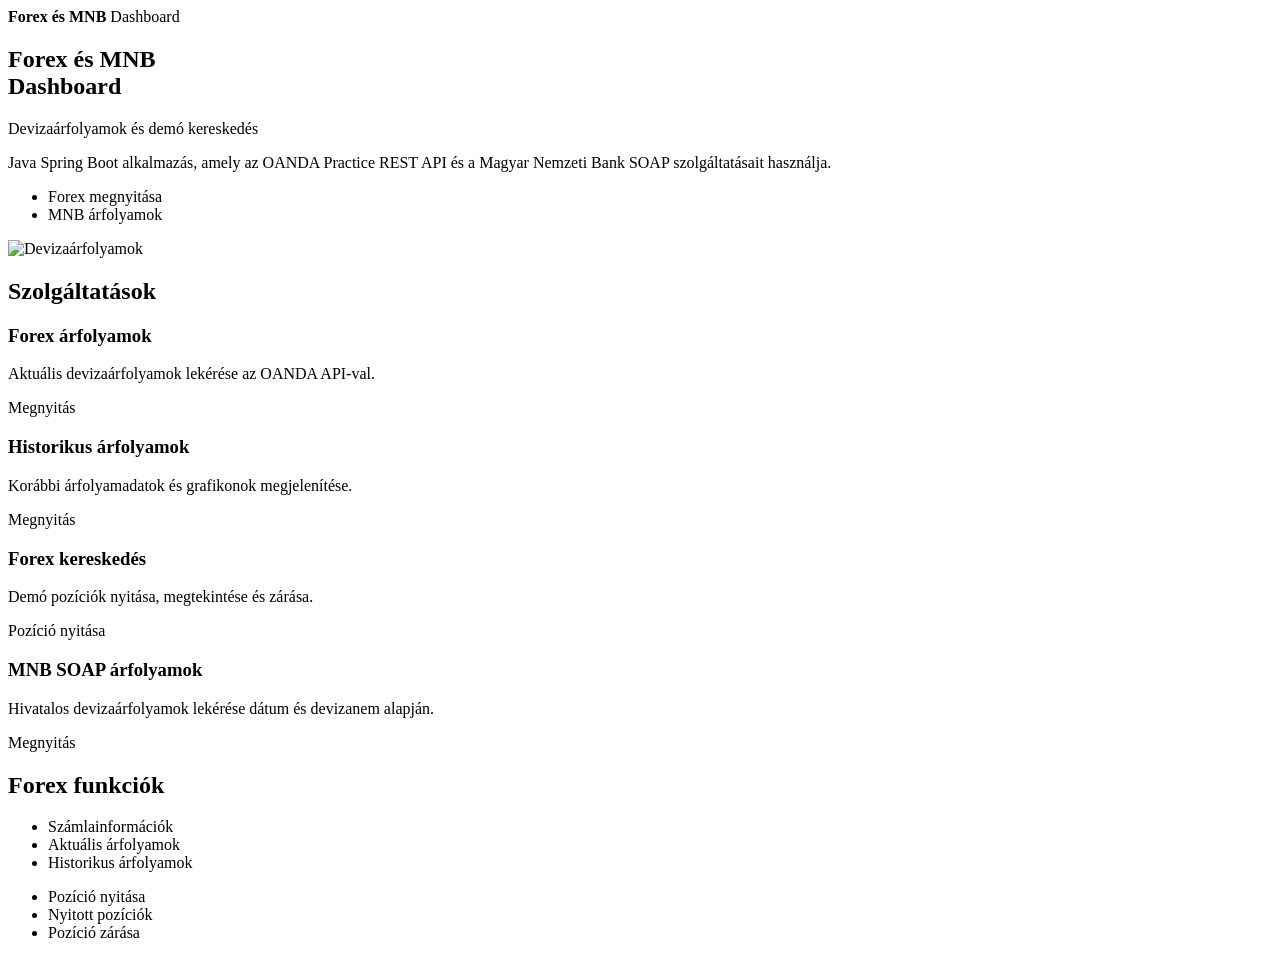
==== commit c92872d3: "Javítások" ====
--- a/beadando/src/main/resources/templates/index.html
+++ b/beadando/src/main/resources/templates/index.html
@@ -1,174 +1,184 @@
 <!DOCTYPE html>
-<html lang="hu"
-      xmlns:th="http://www.thymeleaf.org">
+<html lang="hu" xmlns:th="http://www.thymeleaf.org">
 <head>
     <meta charset="UTF-8">
     <meta name="viewport"
           content="width=device-width, initial-scale=1">
-    <title>Forex Dashboard – Főoldal</title>
-    <link href="https://cdn.jsdelivr.net/npm/bootstrap@5.3.3/dist/css/bootstrap.min.css"
-          rel="stylesheet">
-    <style>
-        body {
-            background-color: #f3f5f9;
-        }
-        .hero {
-            background: linear-gradient(
-                    135deg, #192a56, #273c75
-            );
-            color: white;
-            padding: 75px 25px;
-            border-radius: 18px;
-        }
-        .feature-card {
-            border: none;
-            border-radius: 15px;
-            box-shadow: 0 4px 15px rgba(0,0,0,0.06);
-            transition: transform 0.2s;
-            height: 100%;
-        }
-        .feature-card:hover {
-            transform: translateY(-5px);
-        }
-        .feature-icon {
-            font-size: 40px;
-        }
-        footer {
-            margin-top: 70px;
-            padding: 25px;
-            color: #777;
-        }
-    </style>
+    <title>Forex és MNB Dashboard</title>
+
+    <!-- Az eredeti piros Editorial stílus -->
+    <link rel="stylesheet" th:href="@{/style/main.css}">
 </head>
-<body>
+<body class="is-preload">
+<div id="wrapper">
 
-<!-- Közös navigáció -->
-<div th:replace="~{fragments/navbar :: navbar}"></div>
-<main class="container py-5">
+    <!-- Fő tartalom -->
+    <div id="main">
+        <div class="inner">
+            <header id="header">
+                <a th:href="@{/}" class="logo">
+                    <strong>Forex és MNB</strong> Dashboard
+                </a>
+            </header>
 
-    <!-- Főoldali bemutatkozás -->
-    <section class="hero text-center mb-5">
-        <h1 class="display-5 fw-bold mb-3">
-            Forex Dashboard
-        </h1>
-        <p class="lead mb-4">
-            Devizaárfolyamok és Forex kereskedés
-            egyetlen alkalmazásban.
-        </p>
-        <p class="mb-4">
-            OANDA Practice demó kereskedés
-            és Magyar Nemzeti Bank árfolyamfigyelés.
-        </p>
-        <a href="/forex/account"
-           class="btn btn-light btn-lg">
-            Forex funkciók megnyitása
-        </a>
-    </section>
+            <!-- Bemutatkozás -->
+            <section id="banner">
+                <div class="content">
+                    <header>
+                        <h1>Forex és MNB<br>Dashboard</h1>
+                        <p>Devizaárfolyamok és demó kereskedés</p>
+                    </header>
+                    <p>
+                        Java Spring Boot alkalmazás, amely
+                        az OANDA Practice REST API és a
+                        Magyar Nemzeti Bank SOAP
+                        szolgáltatásait használja.
+                    </p>
+                    <ul class="actions">
+                        <li>
+                            <a th:href="@{/forex/account}"
+                               class="button big">
+                                Forex megnyitása
+                            </a>
+                        </li>
+                        <li>
+                            <a th:href="@{/exercise}"
+                               class="button big">
+                                MNB árfolyamok
+                            </a>
+                        </li>
+                    </ul>
+                </div>
+                <span class="image object">
+                    <img th:src="@{/images/image1.jpg}"
+                         alt="Devizaárfolyamok">
+                </span>
+            </section>
 
-    <!-- Funkciók -->
-    <h2 class="fw-bold mb-4">
-        Az alkalmazás funkciói
-    </h2>
-    <div class="row g-4">
+            <!-- Fő funkciók -->
+            <section>
+                <header class="major">
+                    <h2>Szolgáltatások</h2>
+                </header>
+                <div class="features">
+                    <article>
+                        <span class="icon solid fa-chart-line"></span>
+                        <div class="content">
+                            <h3>Forex árfolyamok</h3>
+                            <p>
+                                Aktuális devizaárfolyamok
+                                lekérése az OANDA API-val.
+                            </p>
+                            <a th:href="@{/forex/price}"
+                               class="button small">
+                                Megnyitás
+                            </a>
+                        </div>
+                    </article>
+                    <article>
+                        <span class="icon solid fa-chart-bar"></span>
+                        <div class="content">
+                            <h3>Historikus árfolyamok</h3>
+                            <p>
+                                Korábbi árfolyamadatok
+                                és grafikonok megjelenítése.
+                            </p>
+                            <a th:href="@{/forex/history}"
+                               class="button small">
+                                Megnyitás
+                            </a>
+                        </div>
+                    </article>
+                    <article>
+                        <span class="icon solid fa-coins"></span>
+                        <div class="content">
+                            <h3>Forex kereskedés</h3>
+                            <p>
+                                Demó pozíciók nyitása,
+                                megtekintése és zárása.
+                            </p>
+                            <a th:href="@{/forex/open}"
+                               class="button small">
+                                Pozíció nyitása
+                            </a>
+                        </div>
+                    </article>
+                    <article>
+                        <span class="icon solid fa-landmark"></span>
+                        <div class="content">
+                            <h3>MNB SOAP árfolyamok</h3>
+                            <p>
+                                Hivatalos devizaárfolyamok
+                                lekérése dátum és devizanem
+                                alapján.
+                            </p>
+                            <a th:href="@{/exercise}"
+                               class="button small">
+                                Megnyitás
+                            </a>
+                        </div>
+                    </article>
+                </div>
+            </section>
 
-        <!-- Forex -->
-        <div class="col-md-6">
-            <div class="card feature-card p-4">
-                <div class="card-body">
-                    <div class="feature-icon mb-3">
-                        📈
+            <!-- Forex funkciók -->
+            <section>
+                <header class="major">
+                    <h2>Forex funkciók</h2>
+                </header>
+                <div class="row">
+                    <div class="col-6 col-12-small">
+                        <ul class="actions stacked">
+                            <li>
+                                <a th:href="@{/forex/account}"
+                                   class="button fit">
+                                    Számlainformációk
+                                </a>
+                            </li>
+                            <li>
+                                <a th:href="@{/forex/price}"
+                                   class="button fit">
+                                    Aktuális árfolyamok
+                                </a>
+                            </li>
+                            <li>
+                                <a th:href="@{/forex/history}"
+                                   class="button fit">
+                                    Historikus árfolyamok
+                                </a>
+                            </li>
+                        </ul>
                     </div>
-                    <h3 class="card-title">
-                        Forex kereskedés
-                    </h3>
-                    <p class="card-text text-muted">
-                        Az OANDA Practice API segítségével
-                        megtekinthetők az árfolyamok,
-                        historikus adatok, valamint
-                        nyithatók és zárhatók
-                        demó kereskedési pozíciók.
-                    </p>
-                    <a href="/forex/account"
-                       class="btn btn-primary">
-                        Forex megnyitása
-                    </a>
+                    <div class="col-6 col-12-small">
+                        <ul class="actions stacked">
+                            <li>
+                                <a th:href="@{/forex/open}"
+                                   class="button fit">
+                                    Pozíció nyitása
+                                </a>
+                            </li>
+                            <li>
+                                <a th:href="@{/forex/positions}"
+                                   class="button fit">
+                                    Nyitott pozíciók
+                                </a>
+                            </li>
+                            <li>
+                                <a th:href="@{/forex/close}"
+                                   class="button fit">
+                                    Pozíció zárása
+                                </a>
+                            </li>
+                        </ul>
+                    </div>
                 </div>
-            </div>
-        </div>
-
-        <!-- MNB -->
-        <div class="col-md-6">
-            <div class="card feature-card p-4">
-                <div class="card-body">
-                    <div class="feature-icon mb-3">
-                        🏦
-                    </div>
-                    <h3 class="card-title">
-                        MNB árfolyamok
-                    </h3>
-                    <p class="card-text text-muted">
-                        A Magyar Nemzeti Bank hivatalos
-                        devizaárfolyamainak megjelenítése,
-                        historikus adatok lekérése
-                        és grafikonos ábrázolása.
-                    </p>
-                    <button class="btn btn-secondary"
-                            disabled>
-                        Hamarosan
-                    </button>
-                </div>
-            </div>
+            </section>
         </div>
     </div>
 
-    <!-- Forex funkciók -->
-    <section class="mt-5">
-        <h2 class="fw-bold mb-4">
-            Elérhető Forex funkciók
-        </h2>
-        <div class="row g-3">
-            <div class="col-md-4">
-                <a href="/forex/account"
-                   class="btn btn-outline-primary w-100">
-                    Számlainformációk
-                </a>
-            </div>
-            <div class="col-md-4">
-                <a href="/forex/price"
-                   class="btn btn-outline-primary w-100">
-                    Aktuális árfolyamok
-                </a>
-            </div>
-            <div class="col-md-4">
-                <a href="/forex/history"
-                   class="btn btn-outline-primary w-100">
-                    Historikus árfolyamok
-                </a>
-            </div>
-            <div class="col-md-4">
-                <a href="/forex/open"
-                   class="btn btn-outline-success w-100">
-                    Pozíció nyitása
-                </a>
-            </div>
-            <div class="col-md-4">
-                <a href="/forex/positions"
-                   class="btn btn-outline-primary w-100">
-                    Nyitott pozíciók
-                </a>
-            </div>
-            <div class="col-md-4">
-                <a href="/forex/close"
-                   class="btn btn-outline-danger w-100">
-                    Pozíció zárása
-                </a>
-            </div>
-        </div>
-    </section>
-</main>
-<footer id="footer">
-    <p class="copyright"><a>Készítette: <br> Laucsik Dominik (DILLSZ) <br> Sztroka Alexandra Laura (G34R4F)</a>.</p>
-</footer>
-<script src="https://cdn.jsdelivr.net/npm/bootstrap@5.3.3/dist/js/bootstrap.bundle.min.js"></script>
+    <!-- Közös Editorial oldalsáv -->
+    <div th:replace="~{fragments/navbar :: navbar}"></div>
+</div>
+<script th:src="@{/js/navbar.js}"></script>
 </body>
-</html>
+</html>
